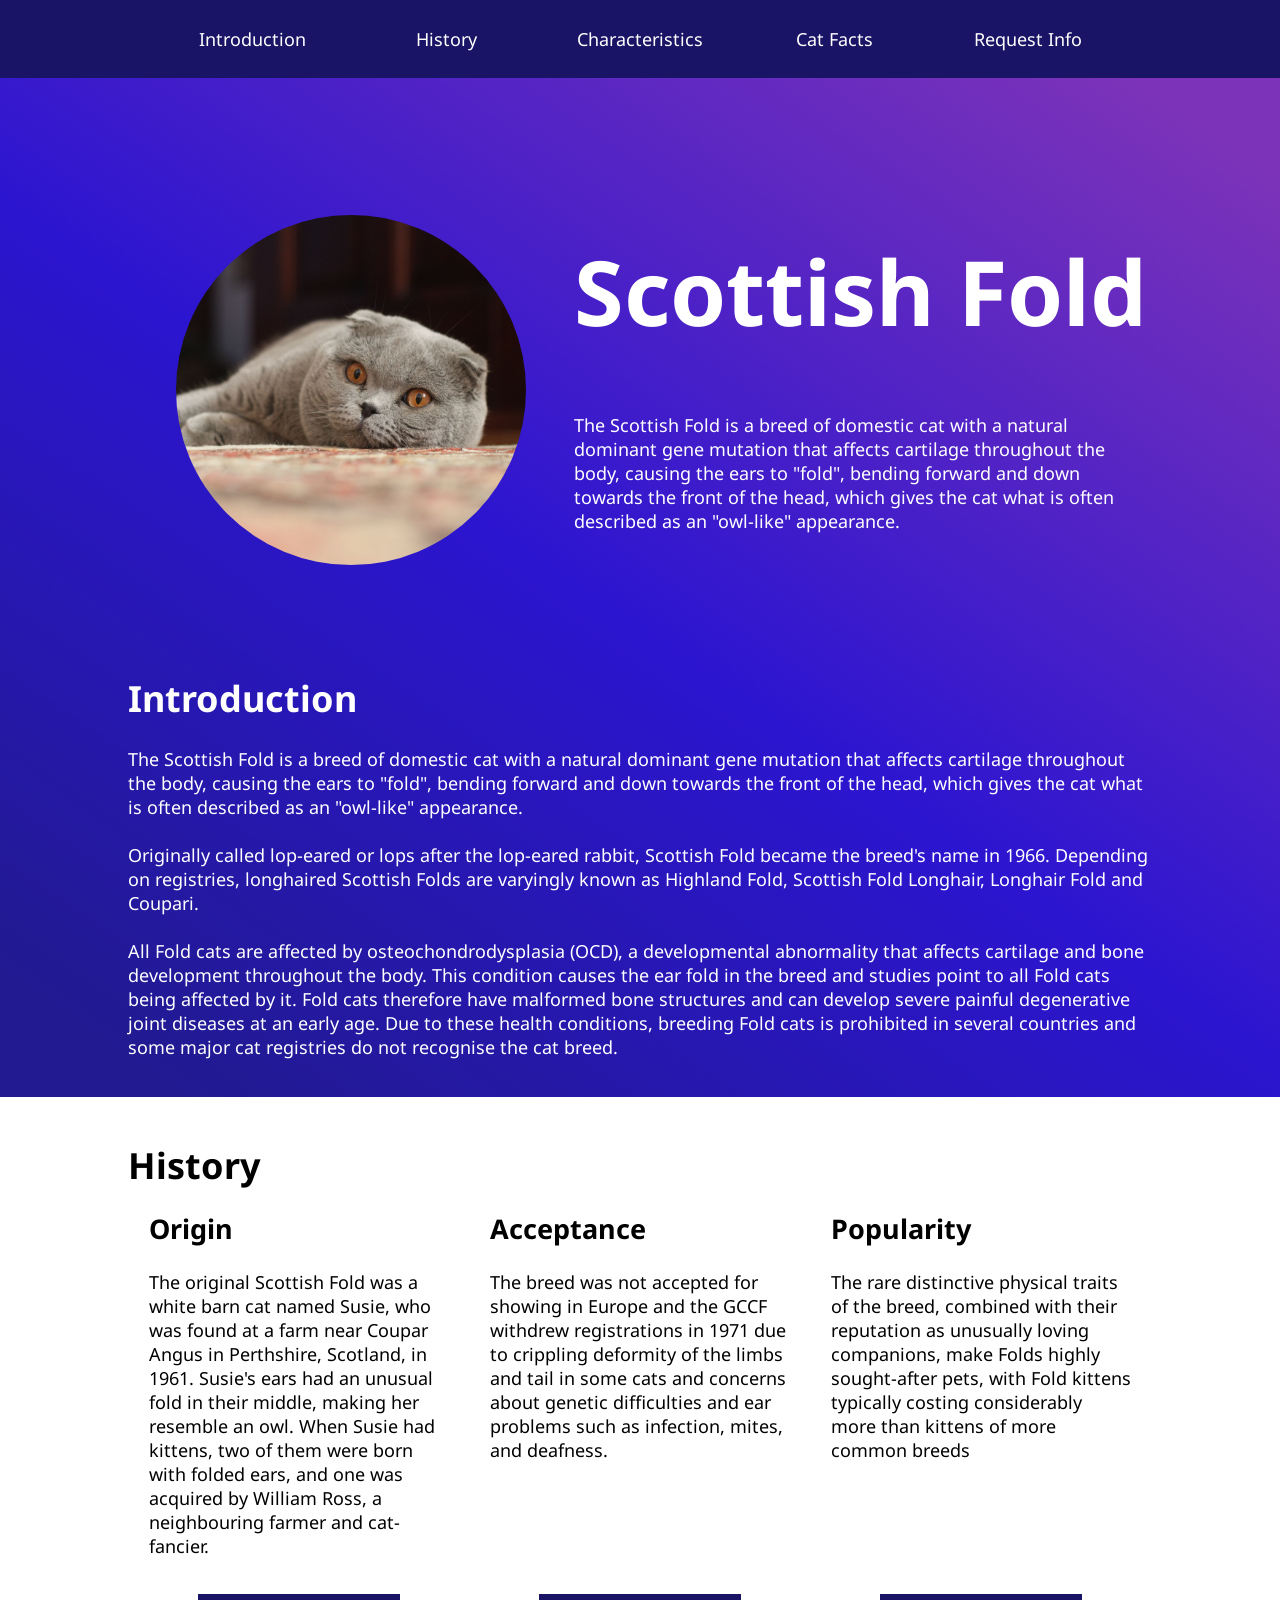
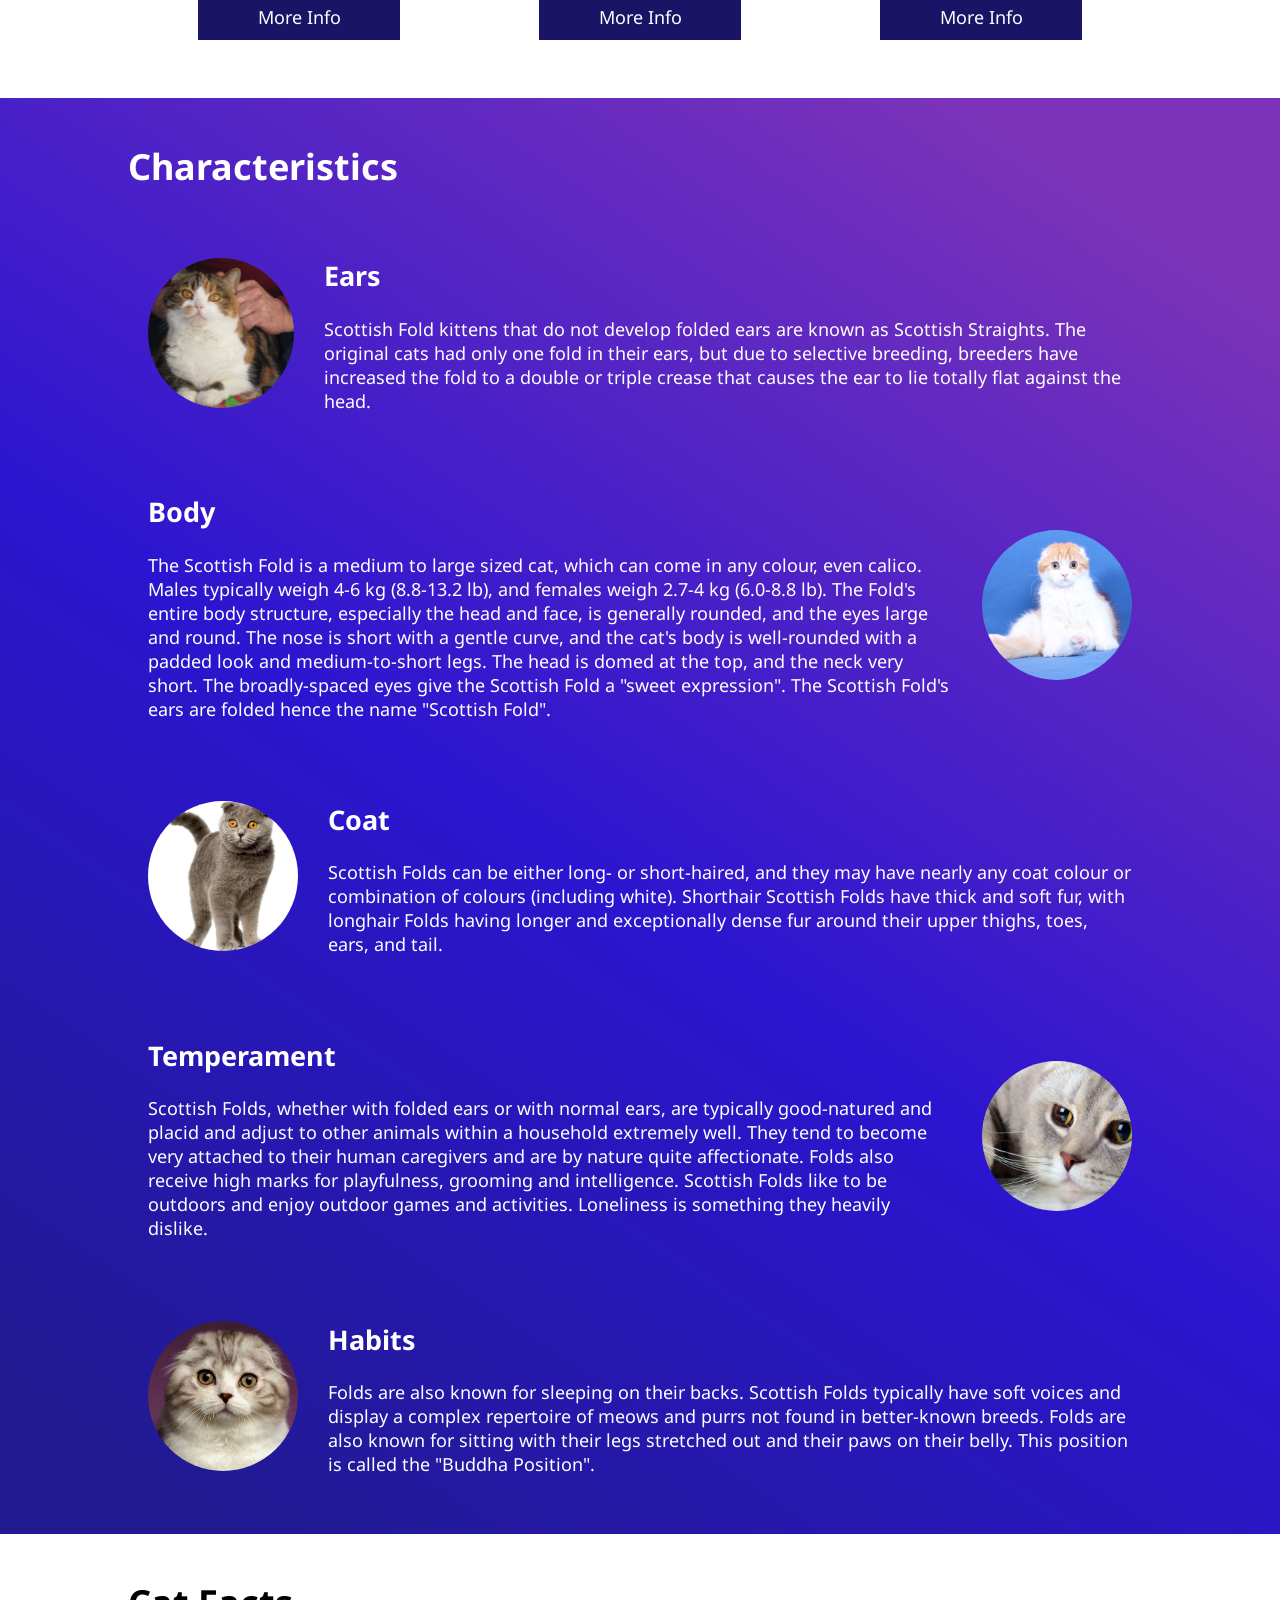
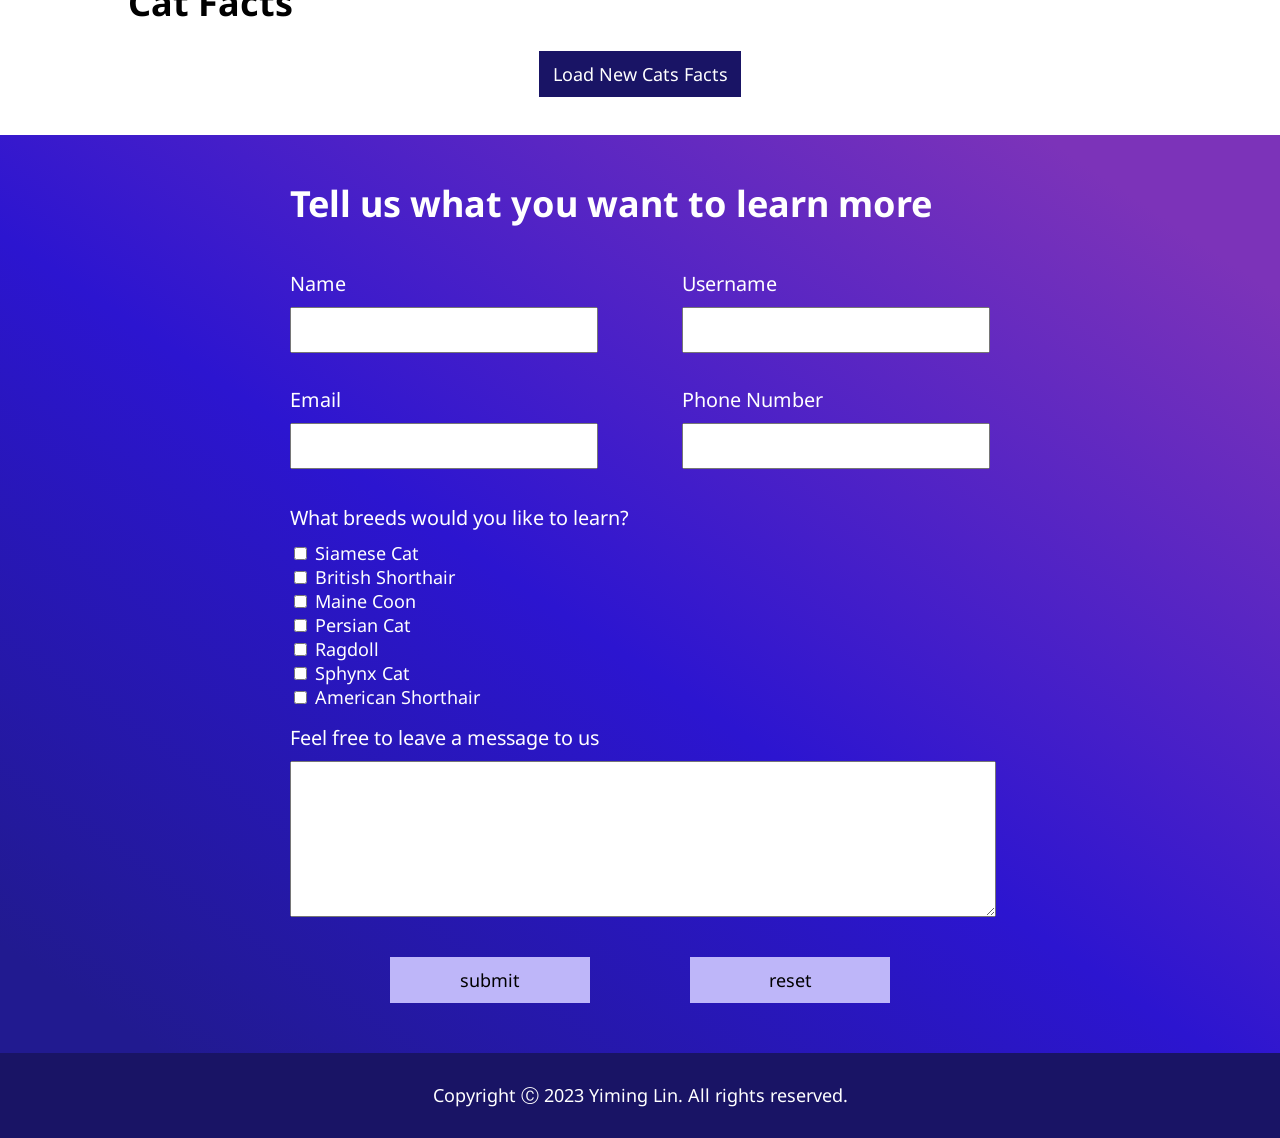
==== 10-debugging/sample-website/index.html @ c7534020 "Merge branch 'caterinasworld:main' into main" ====
<!doctype html>
<html lang="en">
  <head>
    <meta charset="UTF-8" />
    <meta name="viewport" content="width=device-width, initial-scale=1.0" />
    <link rel="preconnect" href="https://fonts.googleapis.com" />
    <link rel="preconnect" href="https://fonts.gstatic.com" crossorigin />
    <link
      rel="stylesheet"
      href="https://cdnjs.cloudflare.com/ajax/libs/font-awesome/6.4.2/css/all.min.css"
      integrity="sha512-z3gLpd7yknf1YoNbCzqRKc4qyor8gaKU1qmn+CShxbuBusANI9QpRohGBreCFkKxLhei6S9CQXFEbbKuqLg0DA=="
      crossorigin="anonymous"
      referrerpolicy="no-referrer"
    />
    <link
      href="https://fonts.googleapis.com/css2?family=Lora&family=Noto+Sans:ital,wght@0,300;0,500;1,200;1,400&family=Poppins:wght@100;200;300;400&family=Raleway:wght@100;200;300&display=swap"
      rel="stylesheet"
    />
    <link rel="stylesheet" type="text/css" href="styles.css" />
    <title>Scottish Fold</title>
    <script defer src="index.js"></script>
  </head>
  <body>
    <header>
      <nav class="navbar large-screen-navbar">
        <ul class="nav-list">
          <li class="nav-list-item">
            <a href="#Introduction" class="nav-link hover-transition"
              >Introduction</a
            >
          </li>
          <li class="nav-list-item">
            <a href="#History" class="nav-link hover-transition">History</a>
          </li>
          <li class="nav-list-item">
            <a href="#Characteristics" class="nav-link hover-transition"
              >Characteristics</a
            >
          </li>
          <li class="nav-list-item">
            <a href="#CatFacts" class="nav-link hover-transition">Cat Facts</a>
          </li>
          <li class="nav-list-item">
            <a href="#RequestInfo" class="nav-link hover-transition"
              >Request Info</a
            >
          </li>
        </ul>
      </nav>
      <nav class="navbar small-screen-navbar">
        <input
          type="checkbox"
          class="navbar-toggle-trigger"
          id="navbar-toggle-trigger"
        />
        <label
          for="navbar-toggle-trigger"
          id="navbar-toggle-expand-button"
          class="navbar-circular-icon-button"
          aria-label="open navbar list"
        >
          <i class="fa-solid fa-bars"></i>
        </label>
        <div
          id="small-screen-navbar-element-container"
          class="small-screen-navbar-element-container"
        >
          <ul class="nav-list">
            <li class="nav-list-item">
              <a href="#Introduction" class="nav-link hover-transition"
                >Introduction</a
              >
            </li>
            <li class="nav-list-item">
              <a href="#History" class="nav-link hover-transition">History</a>
            </li>
            <li class="nav-list-item">
              <a href="#Characteristics" class="nav-link hover-transition"
                >Characteristics</a
              >
            </li>
            <li class="nav-list-item">
              <a href="#CatFacts" class="nav-link hover-transition"
                >Cat Facts</a
              >
            </li>
            <li class="nav-list-item">
              <a href="#RequestInfo" class="nav-link hover-transition"
                >Request Info</a
              >
            </li>
          </ul>
        </div>
      </nav>
    </header>

    <div class="dark-background-container section-below-navbar">
      <div
        class="space-evenly-distributed-row-container vertically-stacked-mid-screen-container content-container"
      >
        <div class="landing-image"></div>
        <div class="landing-text-container">
          <h1 class="heading-1">Scottish Fold</h1>
          <p>
            The Scottish Fold is a breed of domestic cat with a natural dominant
            gene mutation that affects cartilage throughout the body, causing
            the ears to "fold", bending forward and down towards the front of
            the head, which gives the cat what is often described as an
            "owl-like" appearance.
          </p>
        </div>
      </div>
      <div id="Introduction" class="content-container">
        <h1>Introduction</h1>
        <p>
          The Scottish Fold is a breed of domestic cat with a natural dominant
          gene mutation that affects cartilage throughout the body, causing the
          ears to "fold", bending forward and down towards the front of the
          head, which gives the cat what is often described as an "owl-like"
          appearance.
          <br />
          <br />
          Originally called lop-eared or lops after the lop-eared rabbit,
          Scottish Fold became the breed's name in 1966. Depending on
          registries, longhaired Scottish Folds are varyingly known as Highland
          Fold, Scottish Fold Longhair, Longhair Fold and Coupari.
          <br />
          <br />
          All Fold cats are affected by osteochondrodysplasia (OCD), a
          developmental abnormality that affects cartilage and bone development
          throughout the body. This condition causes the ear fold in the breed
          and studies point to all Fold cats being affected by it. Fold cats
          therefore have malformed bone structures and can develop severe
          painful degenerative joint diseases at an early age. Due to these
          health conditions, breeding Fold cats is prohibited in several
          countries and some major cat registries do not recognise the cat
          breed.
        </p>
      </div>
    </div>

    <div id="History" class="content-container">
      <h1 class="clear-margin-bottom">History</h1>
      <div
        class="space-evenly-distributed-row-container vertically-stacked-mid-screen-container"
      >
        <div class="card">
          <div>
            <h2 class="clear-margin-top">Origin</h2>
            <p>
              The original Scottish Fold was a white barn cat named Susie, who
              was found at a farm near Coupar Angus in Perthshire, Scotland, in
              1961. Susie's ears had an unusual fold in their middle, making her
              resemble an owl. When Susie had kittens, two of them were born
              with folded ears, and one was acquired by William Ross, a
              neighbouring farmer and cat-fancier.
            </p>
          </div>
          <a class="more-info-button">More Info</a>
        </div>
        <div class="popup-section-container">
          <div class="popup-section">
            <div class="space-between-distributed-row-container">
              <h3>Origin</h3>
              <button class="close-popup-button">
                <i class="fa-solid fa-xmark"></i>
              </button>
            </div>
            <p>
              The original Scottish Fold was a white barn cat named Susie, who
              was found at a farm near Coupar Angus in Perthshire, Scotland, in
              1961. Susie's ears had an unusual fold in their middle, making her
              resemble an owl. When Susie had kittens, two of them were born
              with folded ears, and one was acquired by William Ross, a
              neighbouring farmer and cat-fancier. Ross registered the breed
              with the Governing Council of the Cat Fancy (GCCF) in the United
              Kingdom in 1966 and started to breed Scottish Fold kittens with
              the help of geneticist Pat Turner. The breeding programme produced
              76 kittens in the first three years - 42 with folded ears and 34
              with straight ears. The conclusion from this was that the ear
              mutation is due to a simple dominant gene.
              <br />
              Susie's only reproducing offspring was a female Fold named Snooks
              who was also white; a second kitten was neutered shortly after
              birth. Three months after Snooks' birth, Susie was killed by a
              car. All Scottish Fold cats share a common ancestry to Susie.
            </p>
          </div>
        </div>

        <div class="card">
          <div>
            <h2 class="clear-margin-top">Acceptance</h2>
            <p>
              The breed was not accepted for showing in Europe and the GCCF
              withdrew registrations in 1971 due to crippling deformity of the
              limbs and tail in some cats and concerns about genetic
              difficulties and ear problems such as infection, mites, and
              deafness.
            </p>
          </div>
          <a class="more-info-button">More Info</a>
        </div>
        <div class="popup-section-container">
          <div class="popup-section">
            <div class="space-between-distributed-row-container">
              <h3>Acceptance</h3>
              <button class="close-popup-button">
                <i class="fa-solid fa-xmark"></i>
              </button>
            </div>
            <p>
              The breed was not accepted for showing in Europe and the GCCF
              withdrew registrations in 1971 due to crippling deformity of the
              limbs and tail in some cats and concerns about genetic
              difficulties and ear problems such as infection, mites, and
              deafness, but the Folds were exported to America and the breed
              continued to be established using crosses with British Shorthairs
              and American Shorthairs. Since the initial concerns were brought,
              the Fold breed has not had the mite and infection problems, though
              wax buildup in the ears may be greater than in other cats. The
              concerns about deformities may have been caused by
              osteochondrodysplasia, which causes abnormalities in bone and
              cartilage throughout the body.
            </p>
          </div>
        </div>

        <div class="card">
          <div>
            <h2 class="clear-margin-top">Popularity</h2>
            <p>
              The rare distinctive physical traits of the breed, combined with
              their reputation as unusually loving companions, make Folds highly
              sought-after pets, with Fold kittens typically costing
              considerably more than kittens of more common breeds
            </p>
          </div>
          <a class="more-info-button">More Info</a>
        </div>
        <div class="popup-section-container">
          <div class="popup-section">
            <div class="space-between-distributed-row-container">
              <h3>Popularity</h3>
              <button
                class="close-popup-button"
                aria-label="close popup window"
                title="close popup window"
              >
                <i class="fa-solid fa-xmark"></i>
              </button>
            </div>
            <p>
              The rare distinctive physical traits of the breed, combined with
              their reputation as unusually loving companions, make Folds highly
              sought-after pets, with Fold kittens typically costing
              considerably more than kittens of more common breeds. Scottish
              folds are also popular among celebrities, one of them being
              American singer Taylor Swift, who owns two Scottish fold cats
              named Meredith Grey (the titular character of the medical drama
              series Grey's Anatomy), and Olivia Benson (the protagonist of the
              police drama series Law & Order: Special Victims Unit).
            </p>
          </div>
        </div>
      </div>
    </div>

    <div class="dark-background-container">
      <div id="Characteristics" class="content-container">
        <h1>Characteristics</h1>
        <div class="space-between-distributed-row-container content-container">
          <img
            alt="A scottish fold kitten whose ears are hold by a pair of hands"
            class="characteristics-image"
            src="./images/Straight-eared_Scottish_Fold.jpg"
          />
          <div class="characteristics-text-margin-left">
            <h2>Ears</h2>
            <p>
              Scottish Fold kittens that do not develop folded ears are known as
              Scottish Straights. The original cats had only one fold in their
              ears, but due to selective breeding, breeders have increased the
              fold to a double or triple crease that causes the ear to lie
              totally flat against the head.
            </p>
          </div>
        </div>
        <div class="space-between-distributed-row-container content-container">
          <div class="characteristics-text-margin-right">
            <h2>Body</h2>
            <p>
              The Scottish Fold is a medium to large sized cat, which can come
              in any colour, even calico. Males typically weigh 4-6 kg (8.8-13.2
              lb), and females weigh 2.7-4 kg (6.0-8.8 lb). The Fold's entire
              body structure, especially the head and face, is generally
              rounded, and the eyes large and round. The nose is short with a
              gentle curve, and the cat's body is well-rounded with a padded
              look and medium-to-short legs. The head is domed at the top, and
              the neck very short. The broadly-spaced eyes give the Scottish
              Fold a "sweet expression". The Scottish Fold's ears are folded
              hence the name "Scottish Fold".
            </p>
          </div>
          <img
            alt="A scottish fold kitten with white body and yellowish forehead"
            class="characteristics-image"
            src="./images/Rumfold_Red_Bull.png"
          />
        </div>
        <div class="space-between-distributed-row-container content-container">
          <img
            alt="A walking scottish fold kitten with grayish body and orange eyeballs"
            class="characteristics-image"
            src="./images/scottish-fold-2.jpg"
          />
          <div class="characteristics-text-margin-left">
            <h2>Coat</h2>
            <p>
              Scottish Folds can be either long- or short-haired, and they may
              have nearly any coat colour or combination of colours (including
              white). Shorthair Scottish Folds have thick and soft fur, with
              longhair Folds having longer and exceptionally dense fur around
              their upper thighs, toes, ears, and tail.
            </p>
          </div>
        </div>
        <div class="space-between-distributed-row-container content-container">
          <div class="characteristics-text-margin-right">
            <h2>Temperament</h2>
            <p>
              Scottish Folds, whether with folded ears or with normal ears, are
              typically good-natured and placid and adjust to other animals
              within a household extremely well. They tend to become very
              attached to their human caregivers and are by nature quite
              affectionate. Folds also receive high marks for playfulness,
              grooming and intelligence. Scottish Folds like to be outdoors and
              enjoy outdoor games and activities. Loneliness is something they
              heavily dislike.
            </p>
          </div>
          <img
            alt="The headshot of a scottish fold kitten with grayish skin looking to the side"
            class="characteristics-image"
            src="./images/scottish-fold-1.jpeg"
          />
        </div>
        <div class="space-between-distributed-row-container content-container">
          <img
            alt="The headshot of a scottish fold kitten looking straight ahead"
            class="characteristics-image"
            src="./images/scottish-fold-3.jpg"
          />
          <div class="characteristics-text-margin-left">
            <h2>Habits</h2>
            <p>
              Folds are also known for sleeping on their backs. Scottish Folds
              typically have soft voices and display a complex repertoire of
              meows and purrs not found in better-known breeds. Folds are also
              known for sitting with their legs stretched out and their paws on
              their belly. This position is called the "Buddha Position".
            </p>
          </div>
        </div>
      </div>
    </div>

    <div id="CatFacts" class="content-container">
      <h1>Cat Facts</h1>
      <div class="loading-container"></div>
      <div id="cat-facts-list"></div>
      <a class="reload-cat-facts">Load New Cats Facts</a>
    </div>

    <div class="dark-background-container">
      <form id="RequestInfo" class="content-container form">
        <h1>Tell us what you want to learn more</h1>
        <div
          class="space-between-distributed-row-container vertically-stacked-sm-screen-container"
        >
          <p class="label-input-group form-element-container">
            <span class="form-label">Name</span>
            <input
              aria-label="name"
              class="form-input-box"
              type="text"
              id="name"
              name="name"
            />
          </p>
          <p class="label-input-group form-element-container">
            <span class="form-label">Username</span>
            <input
              aria-label="username"
              class="form-input-box"
              type="text"
              id="username"
              name="username"
            />
          </p>
        </div>
        <div
          class="space-between-distributed-row-container vertically-stacked-sm-screen-container"
        >
          <p class="label-input-group form-element-container">
            <span class="form-label">Email</span>
            <input
              aria-label="email"
              class="form-input-box"
              type="email"
              id="email"
              name="email"
            />
          </p>
          <p class="label-input-group form-element-container">
            <span class="form-label">Phone Number</span>
            <input
              aria-label="phone"
              class="form-input-box"
              type="tel"
              id="phone-number"
              name="phone-number"
            />
          </p>
        </div>
        <div class="form-fieldset form-element-container">
          <p class="form-label">What breeds would you like to learn?</p>
          <div>
            <input type="checkbox" id="siamese" name="breed1" value="siamese" />
            <label for="siamese">Siamese Cat</label>
          </div>
          <div>
            <input
              type="checkbox"
              id="british-shorthair"
              name="breed2"
              value="british-shorthair"
            />
            <label for="british-shorthair">British Shorthair</label>
          </div>
          <div>
            <input
              type="checkbox"
              id="maine-coon"
              name="breed3"
              value="maine-coon"
            />
            <label for="maine-coon">Maine Coon</label>
          </div>
          <div>
            <input
              type="checkbox"
              id="persian-cat"
              name="breed4"
              value="persian-cat"
            />
            <label for="persian-cat">Persian Cat</label>
          </div>
          <div>
            <input type="checkbox" id="ragdoll" name="breed5" value="ragdoll" />
            <label for="ragdoll">Ragdoll</label>
          </div>
          <div>
            <input
              type="checkbox"
              id="sphynx-cat"
              name="breed6"
              value="sphynx-cat"
            />
            <label for="sphynx-cat">Sphynx Cat</label>
          </div>
          <div>
            <input
              type="checkbox"
              id="american-shorthair"
              name="breed"
              value="american-shorthair"
            />
            <label for="american-shorthair">American Shorthair</label>
          </div>
        </div>
        <label class="form-label" for="message"
          >Feel free to leave a message to us</label
        >
        <textarea
          class="form-textarea form-element-container"
          name="message"
          id="message"
          cols="30"
          rows="10"
        ></textarea>
      </form>
      <div
        class="form space-evenly-distributed-row-container form-buttons-container"
      >
        <input class="form-button" type="submit" value="submit" />
        <input class="form-button" type="reset" value="reset" />
      </div>
    </div>

    <footer class="footer">
      Copyright Ⓒ 2023 Yiming Lin. All rights reserved.
    </footer>
  </body>
</html>
---- 10-debugging/sample-website/styles.css ----
:root {
  --darker-blue: rgb(25, 20, 101, 1);
  --darker-blue-transpaent: rgb(25, 20, 101, 0.7);
  --dark-blue: rgba(33, 26, 144, 1);
  --blue: rgba(44, 21, 208, 1);
  --light-blue: rgb(190, 182, 249);
  --purple: rgba(124, 51, 185, 1);
  --white: rgb(255, 255, 255);
  --transparent: rgba(0, 0, 0, 0);
  --light-gray: rgb(226, 226, 226);
  --darker-blue-even-transpaent: rgb(25, 20, 101, 0.2);
}

html {
  box-sizing: border-box;
  font-size: 18px;
  font-family: 'Noto Sans', sans-serif;
  scroll-padding-top: 60px;
}

body {
  margin: 0;
  padding: 0;
}

.dark-background-container {
  background: var(--dark-blue);
  background: linear-gradient(
    34deg,
    var(--dark-blue) 6%,
    var(--blue) 46%,
    var(--purple) 91%
  );
  color: var(--white);
}

.content-container {
  padding: 20px;
  max-width: 1024px;
  margin: auto;
}

.space-evenly-distributed-row-container {
  display: flex;
  justify-content: space-evenly;
}

.space-between-distributed-row-container {
  display: flex;
  justify-content: space-between;
}

.display-none {
  display: none;
}

.more-info-button,
.reload-cat-facts {
  text-align: center;
  background-color: var(--darker-blue);
  color: var(--white);
  border: 1px solid var(--darker-blue);
  width: 180px;
  margin: 1rem auto;
  font-family: inherit;
  font-size: 1rem;
  display: block;
  padding: 10px;
}

.more-info-button:hover,
.reload-cat-facts:hover {
  background-color: var(--white);
  color: var(--darker-blue);
  cursor: pointer;
  transition: 0.25s;
}

.navbar-circular-icon-button {
  font-size: 1.5rem;
  color: var(--white);
  display: flex;
  justify-content: center;
  align-items: center;
  border-radius: 50%;
  width: 60px;
  height: 60px;
  background-color: transparent;
  border: none;
}

.navbar-circular-icon-button:hover {
  background-color: var(--light-gray);
  color: var(--darker-blue);
  cursor: pointer;
  transition: 0.25s;
}

.navbar-toggle-close-button {
  font-size: 1.5rem;
  color: var(--white);
  display: flex;
  justify-content: center;
  align-items: center;
  border-radius: 50%;
  width: 60px;
  height: 60px;
  background-color: transparent;
  border: none;
  margin: auto;
}

.navbar-toggle-close-button:hover {
  background-color: var(--light-gray);
  color: var(--darker-blue);
  cursor: pointer;
  transition: 0.25s;
}

.close-popup-button {
  font-size: 2rem;
  background-color: var(--white);
  display: flex;
  justify-content: center;
  align-items: center;
  border-radius: 50%;
  width: 60px;
  height: 60px;
  background-color: transparent;
  border: none;
}

.close-popup-button:hover {
  color: var(--darker-blue);
  background-color: var(--darker-blue-even-transpaent);
  cursor: pointer;
}

.form-button {
  width: 200px;
  background-color: var(--light-blue);
  color: black;
  border: 1px solid var(--light-blue);
  font-family: inherit;
  font-size: 1rem;
  display: block;
  padding: 10px;
  margin-bottom: 20px;
}

.form-button:hover {
  background-color: var(--darker-blue);
  color: var(--white);
  border: 1px solid var(--darker-blue);
  cursor: pointer;
  transition: 0.25s;
}

.navbar {
  position: fixed;
  width: 100%;
  padding: 15px;
  background-color: var(--darker-blue);
  box-sizing: border-box;
}

.navbar-toggle-trigger {
  display: none;
}

.navbar-toggle-trigger:checked ~ .small-screen-navbar-element-container {
  display: block;
}

.nav-list {
  padding: 0;
  margin: 0;
  list-style-type: none;
  display: flex;
  justify-content: center;
}

.nav-list-item {
  display: block;
  padding: 10px;
  width: 170px;
  text-align: center;
  border: 2px solid var(--transparent);
}

.nav-list-item:hover {
  border: 2px solid var(--white);
  border-radius: 20px;
  cursor: pointer;
}

.nav-link {
  text-decoration: none;
  color: var(--white);
}

.small-screen-navbar {
  display: none;
}

.small-screen-navbar-element-container {
  display: none;
}

.landing-image {
  width: 350px;
  height: 350px;
  margin: 45px;
  border-radius: 50%;
  display: block;
  align-self: start;
  background-image: url('./images/1920px-Adult_Scottish_Fold.jpg');
  background-position: center;
  background-size: cover;
}

.landing-text-container {
  max-width: 575px;
}

.heading-1 {
  font-size: 5rem;
}

.section-below-navbar {
  padding-top: 150px;
  min-height: calc(100vh - 150px);
}

.card {
  width: 300px;
  border-radius: 3px;
  padding: 10px;
  margin: 10px;
  display: flex;
  flex-direction: column;
  justify-content: space-between;
}

.clear-margin-top {
  margin-top: 0;
}

.clear-margin-bottom {
  margin-bottom: 0;
}

.popup-section-container {
  display: none;
  position: fixed;
  width: 100%;
  height: 100%;
  top: 0;
  left: 0;
  background-color: var(--darker-blue-transpaent);
}

.popup-section {
  background-color: var(--white);
  max-width: 846px;
  max-height: 70vh;
  overflow-y: scroll;
  margin: 150px auto;
  padding: 30px;
}

.characteristics-image {
  width: 150px;
  height: 150px;
  border-radius: 50%;
  align-self: center;
  object-fit: cover;
}

.characteristics-text-margin-left {
  margin-left: 30px;
}

.characteristics-text-margin-right {
  margin-right: 30px;
}

.cat-fact-list-item {
  display: flex;
  align-items: center;
}

.bullet-point {
  display: block;
  background-color: black;
  height: 6px;
  width: 6px;
  border-radius: 50%;
  margin-right: 10px;
  margin-left: 2em;
}

.form {
  width: 700px;
  margin: auto;
}

.form-label {
  display: block;
  margin-bottom: 10px;
  font-size: 1.1rem;
}

.form-input-box {
  width: 300px;
  height: 40px;
  font-size: inherit;
  font-family: inherit;
}

.form-fieldset {
  padding: 0;
  margin: 0;
  border: none;
}

.form-element-container {
  margin-bottom: 15px;
}

.form-buttons-container {
  padding-bottom: 30px;
}

.form-textarea {
  width: 100%;
}

.footer {
  background-color: var(--darker-blue);
  color: var(--white);
  padding: 30px;
  text-align: center;
}

@media screen and (max-width: 1023px) {
  .vertically-stacked-mid-screen-container {
    flex-direction: column;
  }

  html {
    scroll-padding-top: 320px;
  }

  .nav-list {
    flex-direction: column;
    align-items: center;
  }

  .small-screen-navbar {
    display: block;
  }

  .large-screen-navbar {
    display: none;
  }

  .landing-image {
    margin: auto;
  }

  .landing-text-container {
    max-width: unset;
  }

  .heading-1 {
    text-align: center;
  }

  .card {
    width: unset;
    border-radius: 3px;
    padding: 10px;
  }

  .popup-section {
    background-color: var(--white);
    margin: 150px 30px;
  }
}

@media screen and (max-width: 767px) {
  .vertically-stacked-sm-screen-container {
    flex-direction: column;
  }

  .landing-image {
    width: 250px;
    height: 250px;
  }

  .heading-1 {
    font-size: 4rem;
  }

  .characteristics-image {
    display: none;
  }

  .characteristics-text-margin-left {
    margin-left: 0px;
  }

  .characteristics-text-margin-right {
    margin-right: 0px;
  }

  .form {
    width: unset;
  }

  .label-input-group {
    display: flex;
    justify-content: space-between;
  }
}

@media screen and (max-width: 600px) {
  .label-input-group {
    flex-direction: column;
  }

  .form-input-box {
    width: 100%;
  }

  .form-button {
    width: 180px;
  }
}
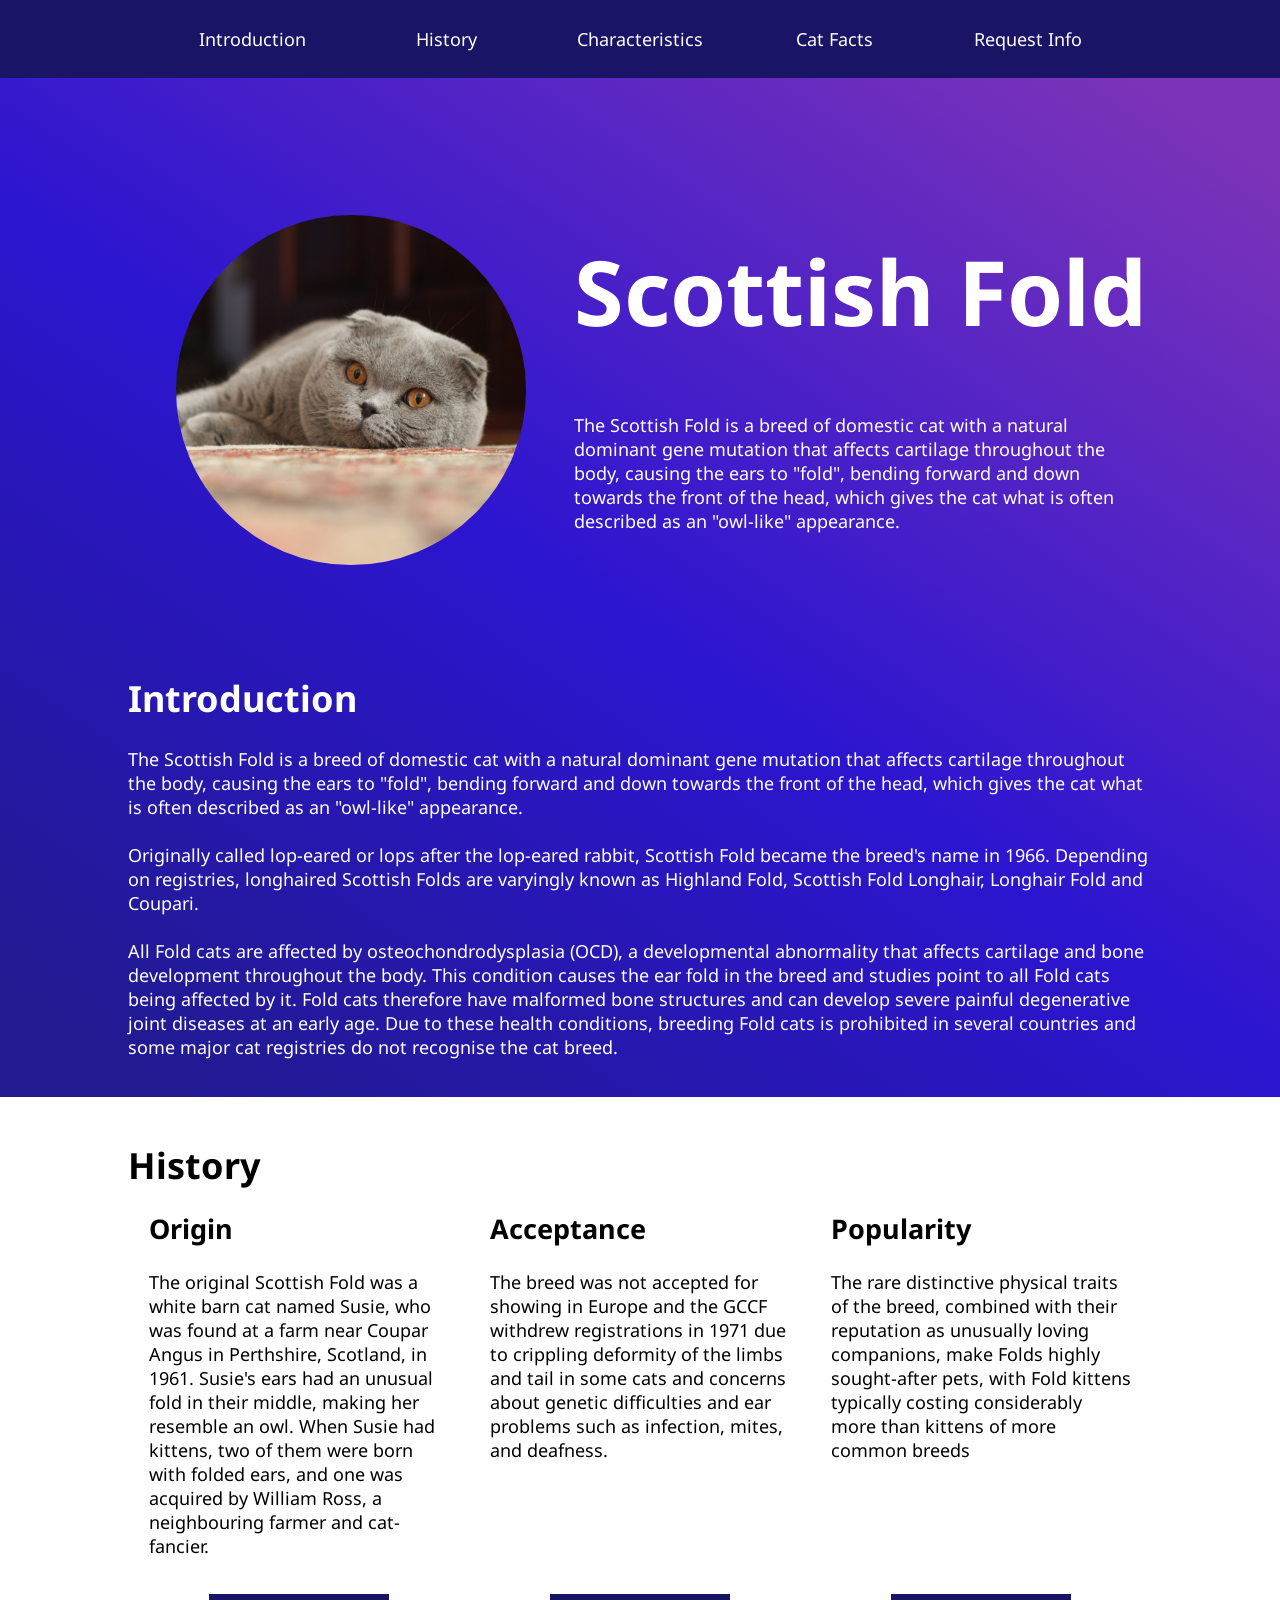
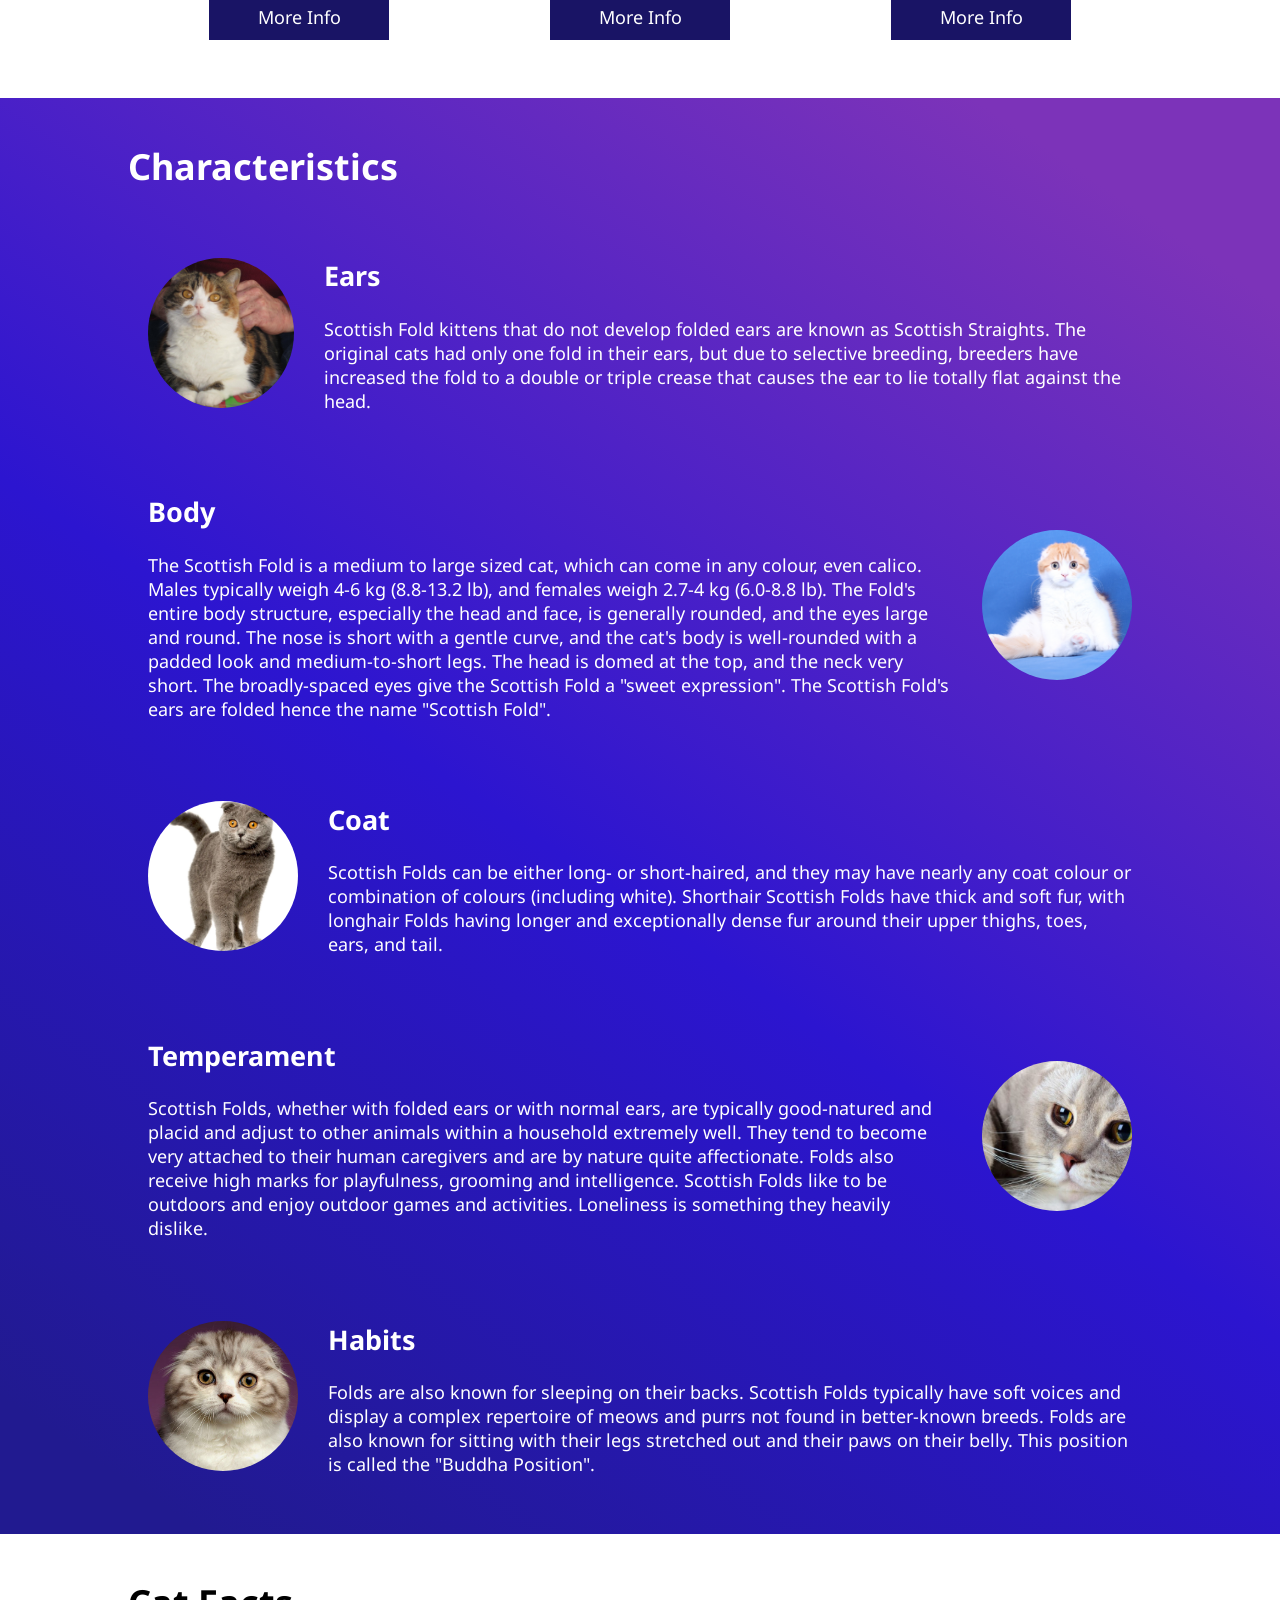
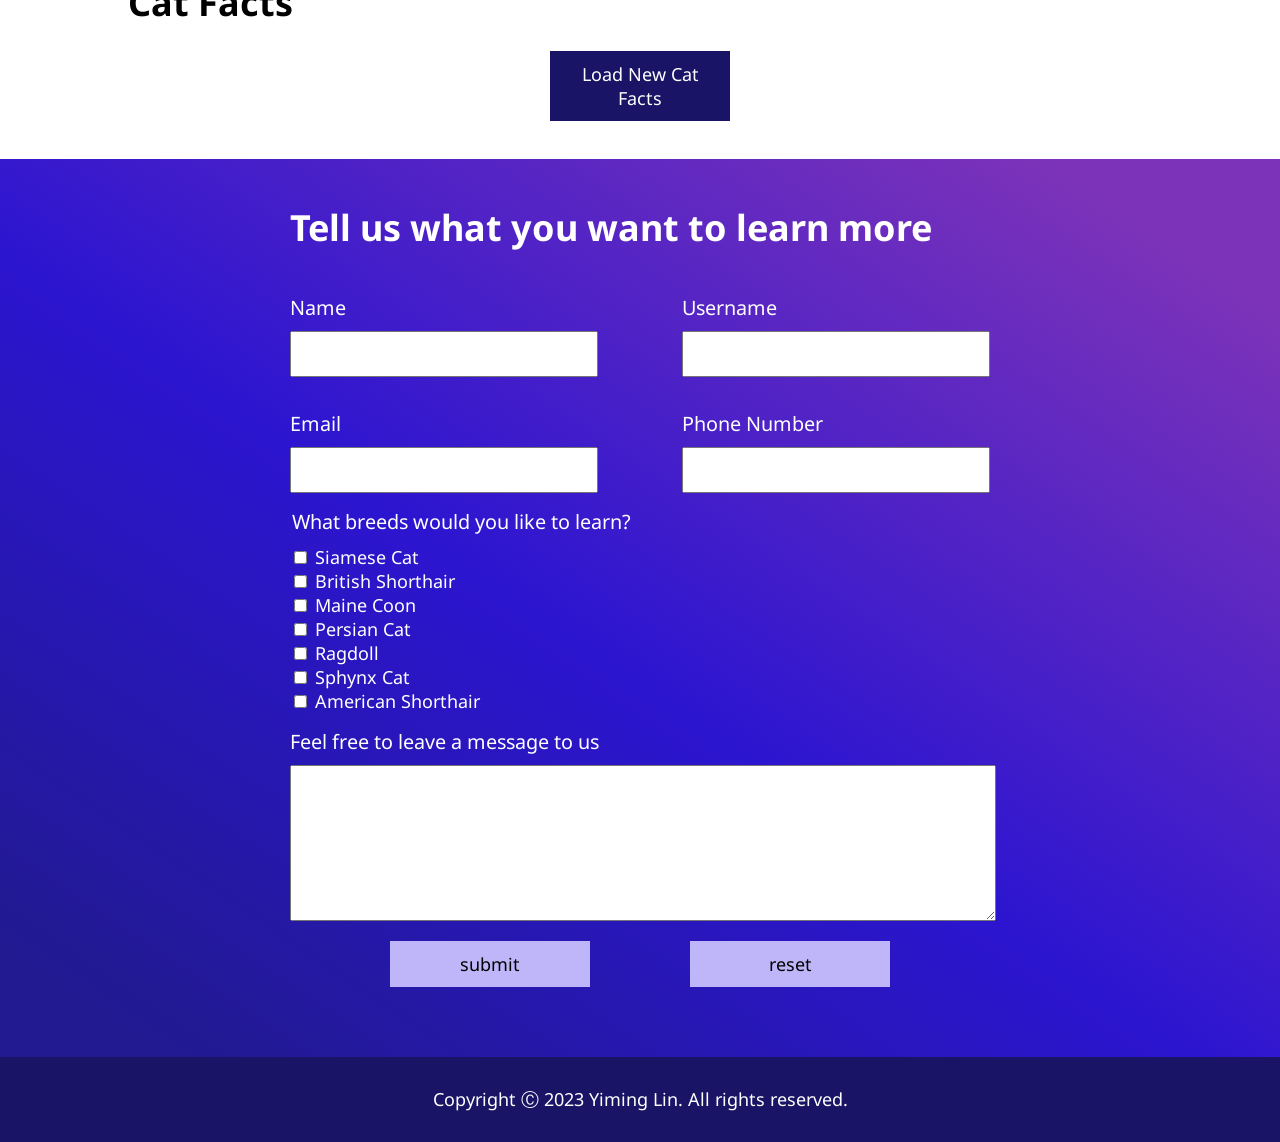
==== commit 64b0c4e2: "AH - Added solutions to week 10 lab" ====
--- a/10-debugging/sample-website/index.html
+++ b/10-debugging/sample-website/index.html
@@ -156,13 +156,17 @@
               neighbouring farmer and cat-fancier.
             </p>
           </div>
-          <a class="more-info-button">More Info</a>
+          <button class="more-info-button" type="button">More Info</button>
         </div>
         <div class="popup-section-container">
           <div class="popup-section">
             <div class="space-between-distributed-row-container">
               <h3>Origin</h3>
-              <button class="close-popup-button">
+              <button
+                class="close-popup-button"
+                aria-label="close popup window"
+                title="close popup window"
+              >
                 <i class="fa-solid fa-xmark"></i>
               </button>
             </div>
@@ -199,13 +203,17 @@
               deafness.
             </p>
           </div>
-          <a class="more-info-button">More Info</a>
+          <button class="more-info-button" type="button">More Info</button>
         </div>
         <div class="popup-section-container">
           <div class="popup-section">
             <div class="space-between-distributed-row-container">
               <h3>Acceptance</h3>
-              <button class="close-popup-button">
+              <button
+                class="close-popup-button"
+                aria-label="close popup window"
+                title="close popup window"
+              >
                 <i class="fa-solid fa-xmark"></i>
               </button>
             </div>
@@ -236,7 +244,7 @@
               considerably more than kittens of more common breeds
             </p>
           </div>
-          <a class="more-info-button">More Info</a>
+          <button class="more-info-button" type="button">More Info</button>
         </div>
         <div class="popup-section-container">
           <div class="popup-section">
@@ -369,7 +377,7 @@
       <h1>Cat Facts</h1>
       <div class="loading-container"></div>
       <div id="cat-facts-list"></div>
-      <a class="reload-cat-facts">Load New Cats Facts</a>
+      <button class="reload-cat-facts" type="button">Load New Cat Facts</button>
     </div>
 
     <div class="dark-background-container">
@@ -379,19 +387,12 @@
           class="space-between-distributed-row-container vertically-stacked-sm-screen-container"
         >
           <p class="label-input-group form-element-container">
-            <span class="form-label">Name</span>
-            <input
-              aria-label="name"
-              class="form-input-box"
-              type="text"
-              id="name"
-              name="name"
-            />
+            <label class="form-label" for="name">Name</label>
+            <input class="form-input-box" type="text" id="name" name="name" />
           </p>
           <p class="label-input-group form-element-container">
-            <span class="form-label">Username</span>
-            <input
-              aria-label="username"
+            <label class="form-label" for="username">Username</label>
+            <input
               class="form-input-box"
               type="text"
               id="username"
@@ -403,9 +404,8 @@
           class="space-between-distributed-row-container vertically-stacked-sm-screen-container"
         >
           <p class="label-input-group form-element-container">
-            <span class="form-label">Email</span>
-            <input
-              aria-label="email"
+            <label class="form-label" for="email">Email</label>
+            <input
               class="form-input-box"
               type="email"
               id="email"
@@ -413,9 +413,8 @@
             />
           </p>
           <p class="label-input-group form-element-container">
-            <span class="form-label">Phone Number</span>
-            <input
-              aria-label="phone"
+            <label class="form-label" for="phone-number">Phone Number</label>
+            <input
               class="form-input-box"
               type="tel"
               id="phone-number"
@@ -423,8 +422,10 @@
             />
           </p>
         </div>
-        <div class="form-fieldset form-element-container">
-          <p class="form-label">What breeds would you like to learn?</p>
+        <fieldset class="form-fieldset form-element-container">
+          <legend class="form-label">
+            What breeds would you like to learn?
+          </legend>
           <div>
             <input type="checkbox" id="siamese" name="breed1" value="siamese" />
             <label for="siamese">Siamese Cat</label>
@@ -478,7 +479,7 @@
             />
             <label for="american-shorthair">American Shorthair</label>
           </div>
-        </div>
+        </fieldset>
         <label class="form-label" for="message"
           >Feel free to leave a message to us</label
         >
@@ -489,13 +490,13 @@
           cols="30"
           rows="10"
         ></textarea>
+        <div
+          class="space-evenly-distributed-row-container form-buttons-container"
+        >
+          <input class="form-button" type="submit" value="submit" />
+          <input class="form-button" type="reset" value="reset" />
+        </div>
       </form>
-      <div
-        class="form space-evenly-distributed-row-container form-buttons-container"
-      >
-        <input class="form-button" type="submit" value="submit" />
-        <input class="form-button" type="reset" value="reset" />
-      </div>
     </div>
 
     <footer class="footer">
